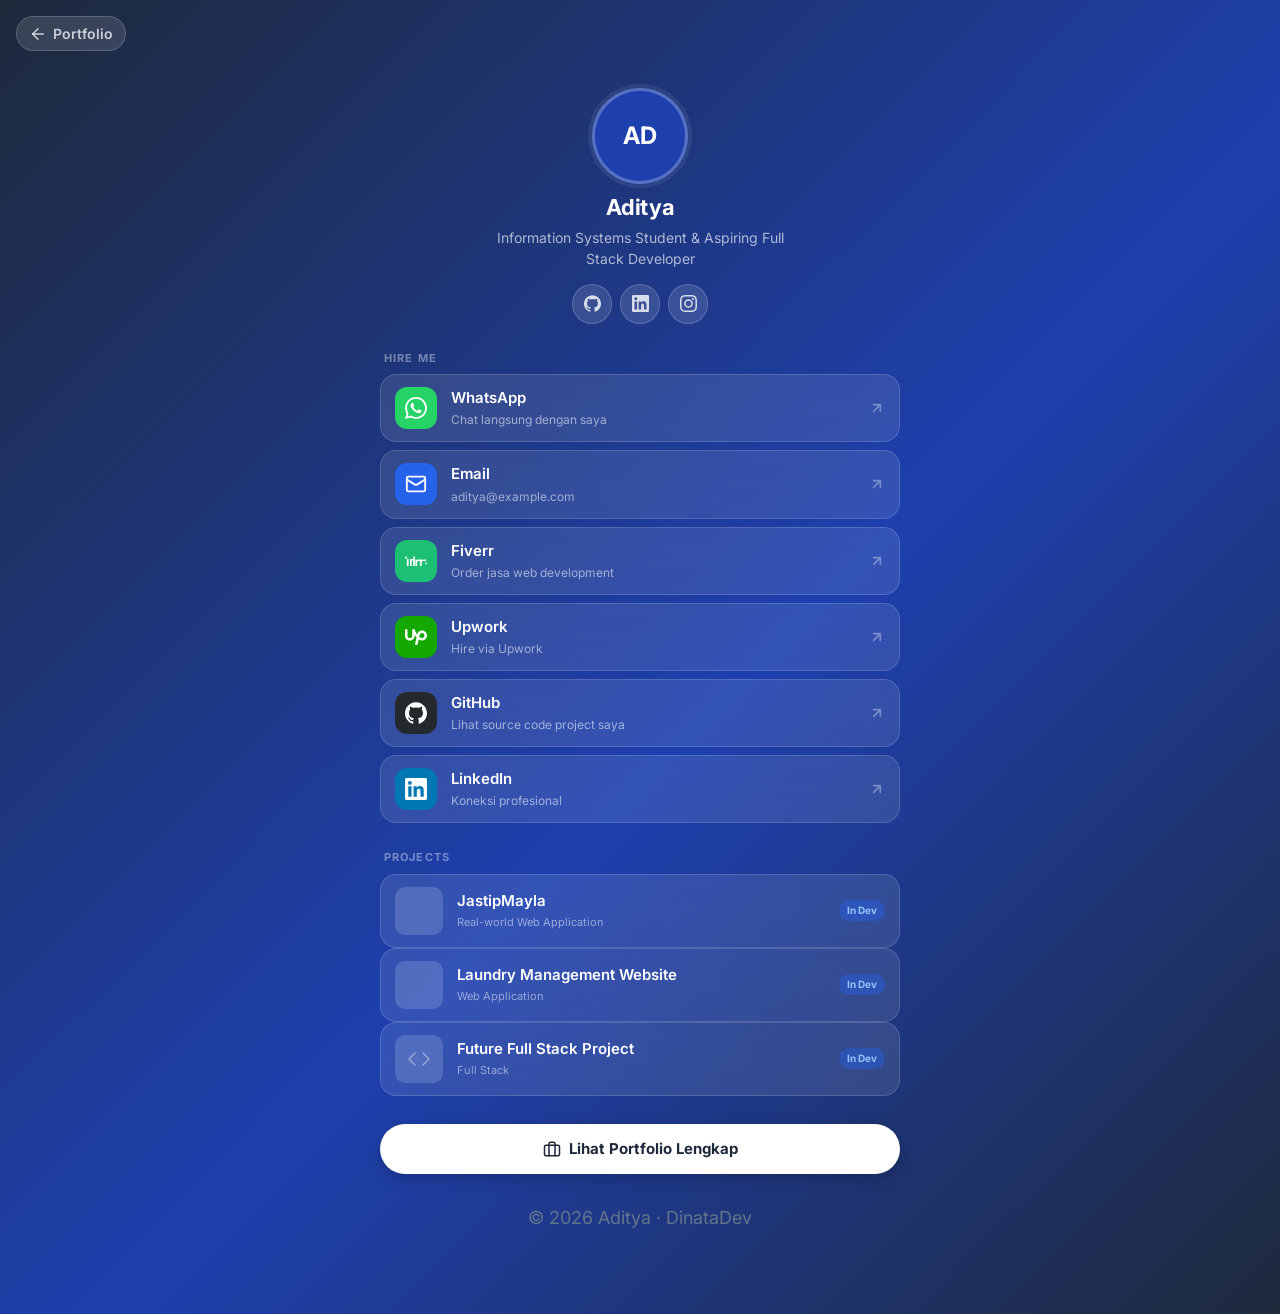
==== links.html @ 100fe940 "Initial commit — DinataDev portfolio static site - index.html: full portfolio (Hero, About, Skills, " ====
﻿<!DOCTYPE html>
<html lang="id">
<head>
  <meta charset="UTF-8" />
  <meta name="viewport" content="width=device-width, initial-scale=1.0" />
  <title>Links — Aditya | DinataDev</title>
  <meta name="description" content="Semua link penting Aditya: GitHub, LinkedIn, Upwork, Fiverr, WhatsApp, dan project portfolio." />

  <!-- Google Fonts preconnect -->
  <link rel="preconnect" href="https://fonts.googleapis.com" />
  <link rel="preconnect" href="https://fonts.gstatic.com" crossorigin />

  <link rel="stylesheet" href="css/style.css" />
  <link rel="stylesheet" href="css/links.css" />
</head>
<body class="links-page">

  <!-- Back to portfolio -->
  <a href="index.html" class="links-back" aria-label="Kembali ke portfolio">
    <svg aria-hidden="true" width="18" height="18" viewBox="0 0 24 24" fill="none"
      stroke="currentColor" stroke-width="2" stroke-linecap="round" stroke-linejoin="round">
      <line x1="19" y1="12" x2="5" y2="12"/>
      <polyline points="12 19 5 12 12 5"/>
    </svg>
    Portfolio
  </a>

  <main class="links-main">

    <!-- ── Profile ───────────────────────────────────────────────── -->
    <div class="links-profile">
      <div class="links-avatar">
        <img
          id="links-avatar-img"
          src="assets/images/profile.jpg"
          alt="Foto profil Aditya"
          onerror="this.onerror=null;this.style.display='none';this.nextElementSibling.style.display='flex';"
        />
        <div class="links-avatar-fallback" style="display:none;" aria-hidden="true">AD</div>
      </div>
      <h1 class="links-name">Aditya</h1>
      <p class="links-bio">Information Systems Student &amp; Aspiring Full Stack Developer</p>

      <!-- Social icon row -->
      <div class="links-social-row">
        <!-- GitHub -->
        <a id="lnk-github" href="#" target="_blank" rel="noopener noreferrer"
           class="links-social-icon" aria-label="GitHub" data-config-link="githubUrl">
          <svg viewBox="0 0 24 24" fill="currentColor" aria-hidden="true">
            <path d="M12 .297c-6.63 0-12 5.373-12 12 0 5.303 3.438 9.8 8.205 11.385.6.113.82-.258.82-.577 0-.285-.01-1.04-.015-2.04-3.338.724-4.042-1.61-4.042-1.61C4.422 18.07 3.633 17.7 3.633 17.7c-1.087-.744.084-.729.084-.729 1.205.084 1.838 1.236 1.838 1.236 1.07 1.835 2.809 1.305 3.495.998.108-.776.417-1.305.76-1.605-2.665-.3-5.466-1.332-5.466-5.93 0-1.31.465-2.38 1.235-3.22-.135-.303-.54-1.523.105-3.176 0 0 1.005-.322 3.3 1.23.96-.267 1.98-.399 3-.405 1.02.006 2.04.138 3 .405 2.28-1.552 3.285-1.23 3.285-1.23.645 1.653.24 2.873.12 3.176.765.84 1.23 1.91 1.23 3.22 0 4.61-2.805 5.625-5.475 5.92.42.36.81 1.096.81 2.22 0 1.606-.015 2.896-.015 3.286 0 .315.21.69.825.57C20.565 22.092 24 17.592 24 12.297c0-6.627-5.373-12-12-12"/>
          </svg>
        </a>
        <!-- LinkedIn -->
        <a id="lnk-linkedin" href="#" target="_blank" rel="noopener noreferrer"
           class="links-social-icon" aria-label="LinkedIn" data-config-link="linkedinUrl">
          <svg viewBox="0 0 24 24" fill="currentColor" aria-hidden="true">
            <path d="M20.447 20.452h-3.554v-5.569c0-1.328-.027-3.037-1.852-3.037-1.853 0-2.136 1.445-2.136 2.939v5.667H9.351V9h3.414v1.561h.046c.477-.9 1.637-1.85 3.37-1.85 3.601 0 4.267 2.37 4.267 5.455v6.286zM5.337 7.433a2.062 2.062 0 0 1-2.063-2.065 2.064 2.064 0 1 1 2.063 2.065zm1.782 13.019H3.555V9h3.564v11.452zM22.225 0H1.771C.792 0 0 .774 0 1.729v20.542C0 23.227.792 24 1.771 24h20.451C23.2 24 24 23.227 24 22.271V1.729C24 .774 23.2 0 22.222 0h.003z"/>
          </svg>
        </a>
        <!-- Instagram -->
        <a id="lnk-instagram" href="#" target="_blank" rel="noopener noreferrer"
           class="links-social-icon" aria-label="Instagram" data-config-link="instagramUrl">
          <svg viewBox="0 0 24 24" fill="currentColor" aria-hidden="true">
            <path d="M12 2.163c3.204 0 3.584.012 4.85.07 3.252.148 4.771 1.691 4.919 4.919.058 1.265.069 1.645.069 4.849 0 3.205-.012 3.584-.069 4.849-.149 3.225-1.664 4.771-4.919 4.919-1.266.058-1.644.07-4.85.07-3.204 0-3.584-.012-4.849-.07-3.26-.149-4.771-1.699-4.919-4.92-.058-1.265-.07-1.644-.07-4.849 0-3.204.013-3.583.07-4.849.149-3.227 1.664-4.771 4.919-4.919 1.266-.057 1.645-.069 4.849-.069zm0-2.163c-3.259 0-3.667.014-4.947.072-4.358.2-6.78 2.618-6.98 6.98-.059 1.281-.073 1.689-.073 4.948 0 3.259.014 3.668.072 4.948.2 4.358 2.618 6.78 6.98 6.98 1.281.058 1.689.072 4.948.072 3.259 0 3.668-.014 4.948-.072 4.354-.2 6.782-2.618 6.979-6.98.059-1.28.073-1.689.073-4.948 0-3.259-.014-3.667-.072-4.947-.196-4.354-2.617-6.78-6.979-6.98-1.281-.059-1.69-.073-4.949-.073zm0 5.838a6.162 6.162 0 1 0 0 12.324 6.162 6.162 0 0 0 0-12.324zM12 16a4 4 0 1 1 0-8 4 4 0 0 1 0 8zm6.406-11.845a1.44 1.44 0 1 0 0 2.881 1.44 1.44 0 0 0 0-2.881z"/>
          </svg>
        </a>
        <!-- TikTok -->
        <a id="lnk-tiktok" href="#" target="_blank" rel="noopener noreferrer"
           class="links-social-icon" aria-label="TikTok" data-config-link="tiktokUrl">
          <svg viewBox="0 0 24 24" fill="currentColor" aria-hidden="true">
            <path d="M12.525.02c1.31-.02 2.61-.01 3.91-.02.08 1.53.63 3.09 1.75 4.17 1.12 1.11 2.7 1.62 4.24 1.79v4.03c-1.44-.05-2.89-.35-4.2-.97-.57-.26-1.1-.59-1.62-.93-.01 2.92.01 5.84-.02 8.75-.08 1.4-.54 2.79-1.35 3.94-1.31 1.92-3.58 3.17-5.91 3.21-1.43.08-2.86-.31-4.08-1.03-2.02-1.19-3.44-3.37-3.65-5.71-.02-.5-.03-1-.01-1.49.18-1.9 1.12-3.72 2.58-4.96 1.66-1.44 3.98-2.13 6.15-1.72.02 1.48-.04 2.96-.04 4.44-.99-.32-2.15-.23-3.02.37-.63.41-1.11 1.04-1.36 1.75-.21.51-.15 1.07-.14 1.61.24 1.64 1.82 3.02 3.5 2.87 1.12-.01 2.19-.66 2.77-1.61.19-.33.4-.67.41-1.06.1-1.79.06-3.57.07-5.36.01-4.03-.01-8.05.02-12.07z"/>
          </svg>
        </a>
      </div>
    </div>

    <!-- ── Freelance & Contact Links ─────────────────────────────── -->
    <section class="links-section" aria-label="Freelance dan kontak">
      <h2 class="links-section-title">Hire Me</h2>

      <!-- WhatsApp -->
      <a id="lnk-wa" href="#" target="_blank" rel="noopener noreferrer" class="link-card link-card--wa">
        <span class="link-card-icon">
          <svg viewBox="0 0 24 24" fill="currentColor" aria-hidden="true" width="22" height="22">
            <path d="M17.472 14.382c-.297-.149-1.758-.867-2.03-.967-.273-.099-.471-.148-.67.15-.197.297-.767.966-.94 1.164-.173.199-.347.223-.644.075-.297-.15-1.255-.463-2.39-1.475-.883-.788-1.48-1.761-1.653-2.059-.173-.297-.018-.458.13-.606.134-.133.298-.347.446-.52.149-.174.198-.298.298-.497.099-.198.05-.371-.025-.52-.075-.149-.669-1.612-.916-2.207-.242-.579-.487-.5-.669-.51-.173-.008-.371-.01-.57-.01-.198 0-.52.074-.792.372-.272.297-1.04 1.016-1.04 2.479 0 1.462 1.065 2.875 1.213 3.074.149.198 2.096 3.2 5.077 4.487.709.306 1.262.489 1.694.625.712.227 1.36.195 1.871.118.571-.085 1.758-.719 2.006-1.413.248-.694.248-1.289.173-1.413-.074-.124-.272-.198-.57-.347m-5.421 7.403h-.004a9.87 9.87 0 0 1-5.031-1.378l-.361-.214-3.741.982.998-3.648-.235-.374a9.86 9.86 0 0 1-1.51-5.26c.001-5.45 4.436-9.884 9.888-9.884 2.64 0 5.122 1.03 6.988 2.898a9.825 9.825 0 0 1 2.893 6.994c-.003 5.45-4.437 9.884-9.885 9.884m8.413-18.297A11.815 11.815 0 0 0 12.05 0C5.495 0 .16 5.335.157 11.892c0 2.096.547 4.142 1.588 5.945L.057 24l6.305-1.654a11.882 11.882 0 0 0 5.683 1.448h.005c6.554 0 11.89-5.335 11.893-11.893a11.821 11.821 0 0 0-3.48-8.413z"/>
          </svg>
        </span>
        <span class="link-card-text">
          <span class="link-card-label">WhatsApp</span>
          <span class="link-card-sub">Chat langsung dengan saya</span>
        </span>
        <svg class="link-card-arrow" aria-hidden="true" width="16" height="16" viewBox="0 0 24 24" fill="none"
          stroke="currentColor" stroke-width="2.5" stroke-linecap="round" stroke-linejoin="round">
          <path d="M7 17L17 7M17 7H7M17 7v10"/>
        </svg>
      </a>

      <!-- Email -->
      <a id="lnk-email" href="#" class="link-card link-card--email">
        <span class="link-card-icon">
          <svg viewBox="0 0 24 24" fill="none" stroke="currentColor" stroke-width="2" aria-hidden="true" width="22" height="22">
            <rect width="20" height="16" x="2" y="4" rx="2"/>
            <path d="m22 7-8.97 5.7a1.94 1.94 0 0 1-2.06 0L2 7"/>
          </svg>
        </span>
        <span class="link-card-text">
          <span class="link-card-label">Email</span>
          <span class="link-card-sub" id="lnk-email-sub">Kirim email ke saya</span>
        </span>
        <svg class="link-card-arrow" aria-hidden="true" width="16" height="16" viewBox="0 0 24 24" fill="none"
          stroke="currentColor" stroke-width="2.5" stroke-linecap="round" stroke-linejoin="round">
          <path d="M7 17L17 7M17 7H7M17 7v10"/>
        </svg>
      </a>

      <!-- Fiverr -->
      <a id="lnk-fiverr" href="#" target="_blank" rel="noopener noreferrer" class="link-card link-card--fiverr">
        <span class="link-card-icon link-card-icon--fiverr">
          <svg viewBox="0 0 24 24" fill="currentColor" aria-hidden="true" width="22" height="22">
            <path d="M23.004 15.588a.995.995 0 1 0 .001-1.99.995.995 0 0 0-.001 1.99zm-.996-3.705h-1.85c-1.262 0-1.989.676-1.989 2.02v3.575h-1.906v-5.583h-1.03c-1.262 0-1.99.676-1.99 2.02v3.563H11.34v-7.02h1.906v1.04c.427-.79 1.257-1.04 2.08-1.04h3.7v1.04c.426-.79 1.257-1.04 2.079-1.04h1.903v2.425zM8.77 8.365c0-.65.525-1.18 1.176-1.18.651 0 1.176.53 1.176 1.18a1.177 1.177 0 0 1-2.353 0zm.14 9.113V11.46H7.003V9.895h3.814v7.583H8.91zm-3.43-7.583h1.905v7.583H5.48V9.895zm-3.43 0h1.906v7.583H2.05V9.895zM0 8.365c0-.65.525-1.18 1.176-1.18.651 0 1.176.53 1.176 1.18a1.177 1.177 0 0 1-2.352 0z"/>
          </svg>
        </span>
        <span class="link-card-text">
          <span class="link-card-label">Fiverr</span>
          <span class="link-card-sub">Order jasa web development</span>
        </span>
        <svg class="link-card-arrow" aria-hidden="true" width="16" height="16" viewBox="0 0 24 24" fill="none"
          stroke="currentColor" stroke-width="2.5" stroke-linecap="round" stroke-linejoin="round">
          <path d="M7 17L17 7M17 7H7M17 7v10"/>
        </svg>
      </a>

      <!-- Upwork -->
      <a id="lnk-upwork" href="#" target="_blank" rel="noopener noreferrer" class="link-card link-card--upwork">
        <span class="link-card-icon link-card-icon--upwork">
          <svg viewBox="0 0 24 24" fill="currentColor" aria-hidden="true" width="22" height="22">
            <path d="M18.561 13.158c-1.102 0-2.135-.467-3.074-1.227l.228-1.076.008-.042c.207-1.143.849-3.06 2.839-3.06 1.492 0 2.703 1.212 2.703 2.703-.001 1.489-1.212 2.702-2.704 2.702zm0-8.14c-2.539 0-4.51 1.649-5.31 4.366-1.22-1.834-2.148-4.036-2.687-5.892H7.828v7.112c-.002 1.406-1.141 2.546-2.547 2.546-1.405 0-2.543-1.14-2.545-2.546V3.492H0v7.112c0 2.914 2.37 5.303 5.281 5.303 2.913 0 5.283-2.389 5.283-5.303v-1.19c.529 1.107 1.182 2.229 1.974 3.221l-1.673 7.873h2.797l1.213-5.71c1.063.679 2.285 1.109 3.686 1.109 3 0 5.439-2.452 5.439-5.45 0-3-2.439-5.439-5.439-5.439z"/>
          </svg>
        </span>
        <span class="link-card-text">
          <span class="link-card-label">Upwork</span>
          <span class="link-card-sub">Hire via Upwork</span>
        </span>
        <svg class="link-card-arrow" aria-hidden="true" width="16" height="16" viewBox="0 0 24 24" fill="none"
          stroke="currentColor" stroke-width="2.5" stroke-linecap="round" stroke-linejoin="round">
          <path d="M7 17L17 7M17 7H7M17 7v10"/>
        </svg>
      </a>

      <!-- GitHub -->
      <a id="lnk-github2" href="#" target="_blank" rel="noopener noreferrer" class="link-card link-card--github" data-config-link="githubUrl">
        <span class="link-card-icon">
          <svg viewBox="0 0 24 24" fill="currentColor" aria-hidden="true" width="22" height="22">
            <path d="M12 .297c-6.63 0-12 5.373-12 12 0 5.303 3.438 9.8 8.205 11.385.6.113.82-.258.82-.577 0-.285-.01-1.04-.015-2.04-3.338.724-4.042-1.61-4.042-1.61C4.422 18.07 3.633 17.7 3.633 17.7c-1.087-.744.084-.729.084-.729 1.205.084 1.838 1.236 1.838 1.236 1.07 1.835 2.809 1.305 3.495.998.108-.776.417-1.305.76-1.605-2.665-.3-5.466-1.332-5.466-5.93 0-1.31.465-2.38 1.235-3.22-.135-.303-.54-1.523.105-3.176 0 0 1.005-.322 3.3 1.23.96-.267 1.98-.399 3-.405 1.02.006 2.04.138 3 .405 2.28-1.552 3.285-1.23 3.285-1.23.645 1.653.24 2.873.12 3.176.765.84 1.23 1.91 1.23 3.22 0 4.61-2.805 5.625-5.475 5.92.42.36.81 1.096.81 2.22 0 1.606-.015 2.896-.015 3.286 0 .315.21.69.825.57C20.565 22.092 24 17.592 24 12.297c0-6.627-5.373-12-12-12"/>
          </svg>
        </span>
        <span class="link-card-text">
          <span class="link-card-label">GitHub</span>
          <span class="link-card-sub">Lihat source code project saya</span>
        </span>
        <svg class="link-card-arrow" aria-hidden="true" width="16" height="16" viewBox="0 0 24 24" fill="none"
          stroke="currentColor" stroke-width="2.5" stroke-linecap="round" stroke-linejoin="round">
          <path d="M7 17L17 7M17 7H7M17 7v10"/>
        </svg>
      </a>

      <!-- LinkedIn -->
      <a id="lnk-linkedin2" href="#" target="_blank" rel="noopener noreferrer" class="link-card link-card--linkedin" data-config-link="linkedinUrl">
        <span class="link-card-icon link-card-icon--linkedin">
          <svg viewBox="0 0 24 24" fill="currentColor" aria-hidden="true" width="22" height="22">
            <path d="M20.447 20.452h-3.554v-5.569c0-1.328-.027-3.037-1.852-3.037-1.853 0-2.136 1.445-2.136 2.939v5.667H9.351V9h3.414v1.561h.046c.477-.9 1.637-1.85 3.37-1.85 3.601 0 4.267 2.37 4.267 5.455v6.286zM5.337 7.433a2.062 2.062 0 0 1-2.063-2.065 2.064 2.064 0 1 1 2.063 2.065zm1.782 13.019H3.555V9h3.564v11.452zM22.225 0H1.771C.792 0 0 .774 0 1.729v20.542C0 23.227.792 24 1.771 24h20.451C23.2 24 24 23.227 24 22.271V1.729C24 .774 23.2 0 22.222 0h.003z"/>
          </svg>
        </span>
        <span class="link-card-text">
          <span class="link-card-label">LinkedIn</span>
          <span class="link-card-sub">Koneksi profesional</span>
        </span>
        <svg class="link-card-arrow" aria-hidden="true" width="16" height="16" viewBox="0 0 24 24" fill="none"
          stroke="currentColor" stroke-width="2.5" stroke-linecap="round" stroke-linejoin="round">
          <path d="M7 17L17 7M17 7H7M17 7v10"/>
        </svg>
      </a>
    </section>

    <!-- ── Projects ──────────────────────────────────────────────── -->
    <section class="links-section" aria-label="Projects">
      <h2 class="links-section-title">Projects</h2>
      <div id="links-projects-container">
        <!-- Rendered by links.js -->
      </div>
    </section>

    <!-- ── View full portfolio CTA ───────────────────────────────── -->
    <a href="index.html" class="links-portfolio-cta">
      <svg aria-hidden="true" width="18" height="18" viewBox="0 0 24 24" fill="none"
        stroke="currentColor" stroke-width="2" stroke-linecap="round" stroke-linejoin="round">
        <rect width="20" height="14" x="2" y="7" rx="2"/>
        <path d="M16 21V5a2 2 0 0 0-2-2h-4a2 2 0 0 0-2 2v16"/>
      </svg>
      Lihat Portfolio Lengkap
    </a>

    <footer class="links-footer">
      <p>&copy; 2026 Aditya · DinataDev</p>
    </footer>

  </main>

  <script type="module" src="js/links.js"></script>
</body>
</html>
---- css/style.css ----
﻿/* ==========================================================================
   style.css — Design tokens, CSS reset, base element styles, utility classes
   DinataDev Portfolio — Vanilla HTML/CSS/JS
   NOTE: Tidak ada media queries di file ini.
   ========================================================================== */

/* 1. Google Fonts */
@import url('https://fonts.googleapis.com/css2?family=Inter:wght@400;500;600;700&display=swap');

/* 2. Design Tokens */
:root {
  --background:           #f8fafc;
  --card:                 #ffffff;
  --muted:                #f1f5f9;
  --foreground:           #0f172a;
  --card-foreground:      #1e293b;
  --muted-foreground:     #64748b;
  --secondary-foreground: #f8fafc;
  --primary:              #2563eb;
  --primary-foreground:   #ffffff;
  --accent:               #dbeafe;
  --accent-foreground:    #1e40af;
  --secondary:            #1e293b;
  --border:               #e2e8f0;
  --ring:                 #2563eb;
  --radius:               0.75rem;
}

/* 3. CSS Reset */
*, *::before, *::after {
  box-sizing: border-box;
  margin: 0;
  padding: 0;
}

/* 4. Base Element Styles */
html { scroll-behavior: smooth; overflow-x: hidden; }


body {
  background-color: #f8fafc;
  background-color: var(--background, #f8fafc);
  color: #0f172a;
  color: var(--foreground, #0f172a);
  overflow-x: hidden;
  font-family: 'Inter', system-ui, sans-serif;
  font-size: 1rem;
  line-height: 1.5;
  -webkit-font-smoothing: antialiased;
  -moz-osx-font-smoothing: grayscale;
}

h1, h2, h3, h4, h5, h6 {
  letter-spacing: -0.025em;
  font-weight: 700;
  line-height: 1.2;
  color: #0f172a;
  color: var(--foreground, #0f172a);
}

p {
  color: #64748b;
  color: var(--muted-foreground, #64748b);
  font-size: 1.125rem;
  line-height: 1.75;
}

img  { max-width: 100%; display: block; }
a    { text-decoration: none; color: inherit; }
button { cursor: pointer; border: none; background: none; font-family: inherit; }
ul, ol { list-style: none; }

/* Scroll margin — mencegah sticky header menutupi section heading */
section { scroll-margin-top: 4rem; }

/* 5. Utility Classes */
.container-wide {
  max-width: 80rem;
  margin-inline: auto;
  padding-inline: 1rem;
}

.section-padding { padding-block: 5rem; }

.sr-only {
  position: absolute;
  width: 1px;
  height: 1px;
  padding: 0;
  margin: -1px;
  overflow: hidden;
  clip: rect(0, 0, 0, 0);
  white-space: nowrap;
  border: 0;
}

/* 6. Animations */
@keyframes ping {
  0%   { transform: scale(1);   opacity: 0.75; }
  100% { transform: scale(1.5); opacity: 0; }
}

/* 7. Global responsive utilities */
@media (min-width: 640px) {
  .section-padding  { padding-block: 6rem; }
  .container-wide   { padding-inline: 1.5rem; }
}

@media (min-width: 768px) {
  .container-wide { padding-inline: 2rem; }
}

@media (min-width: 1024px) {
  .container-wide { padding-inline: 2rem; }
}
---- css/links.css ----
﻿/* ==========================================================================
   links.css — Halaman Linktree-style (links.html)
   Mobile-first, fully responsive
   ========================================================================== */

/* ── Reset & base ── */
*, *::before, *::after { box-sizing: border-box; }

.links-page {
  min-height: 100vh;
  background: linear-gradient(135deg, #1e293b 0%, #1e40af 55%, #1e293b 100%);
  display: flex;
  flex-direction: column;
  align-items: center;
  padding: 1rem 1rem 3rem;
  font-family: 'Inter', system-ui, sans-serif;
  overflow-x: hidden;   /* cegah horizontal scroll */
}

/* ── Back button ── */
.links-back {
  position: fixed;
  top: 0.75rem;
  left: 0.75rem;
  display: inline-flex;
  align-items: center;
  gap: 0.375rem;
  font-size: 0.8125rem;
  font-weight: 600;
  color: rgba(255,255,255,0.75);
  text-decoration: none;
  background: rgba(255,255,255,0.12);
  border: 1px solid rgba(255,255,255,0.18);
  border-radius: 9999px;
  padding: 0.375rem 0.75rem;
  transition: all 150ms ease;
  backdrop-filter: blur(8px);
  -webkit-backdrop-filter: blur(8px);
  z-index: 20;
  /* agar tidak terlalu besar di HP kecil */
  max-width: calc(100vw - 1.5rem);
}

.links-back:hover {
  color: #fff;
  background: rgba(255,255,255,0.22);
}

/* ── Main column — mobile default ── */
.links-main {
  width: 100%;
  max-width: 520px;
  display: flex;
  flex-direction: column;
  gap: 1.5rem;
  /* ruang untuk back button fixed */
  padding-top: 3.5rem;
}

/* ── Profile block ── */
.links-profile {
  text-align: center;
  display: flex;
  flex-direction: column;
  align-items: center;
  gap: 0.4rem;
}

.links-avatar {
  width: 80px;
  height: 80px;
  border-radius: 50%;
  overflow: hidden;
  border: 3px solid rgba(255,255,255,0.25);
  box-shadow: 0 0 0 4px rgba(255,255,255,0.07);
  margin-bottom: 0.25rem;
  background: #1e40af;
  display: flex;
  align-items: center;
  justify-content: center;
  flex-shrink: 0;
}

.links-avatar img {
  width: 100%;
  height: 100%;
  object-fit: cover;
  display: block;
}

.links-avatar-fallback {
  font-size: 1.5rem;
  font-weight: 700;
  color: #fff;
  width: 100%;
  height: 100%;
  display: flex;
  align-items: center;
  justify-content: center;
}

.links-name {
  font-size: 1.25rem;
  font-weight: 700;
  color: #fff;
  letter-spacing: -0.02em;
  margin: 0;
  line-height: 1.2;
}

.links-bio {
  font-size: 0.8125rem;
  color: rgba(255,255,255,0.65);
  line-height: 1.5;
  max-width: 280px;
  margin: 0 auto;
}

/* ── Social icon row ── */
.links-social-row {
  display: flex;
  flex-wrap: wrap;       /* wrap jika terlalu banyak icon */
  justify-content: center;
  gap: 0.5rem;
  margin-top: 0.5rem;
}

.links-social-icon {
  display: flex;
  align-items: center;
  justify-content: center;
  width: 40px;
  height: 40px;
  min-width: 40px;       /* cegah shrink */
  border-radius: 50%;
  background: rgba(255,255,255,0.12);
  border: 1px solid rgba(255,255,255,0.18);
  color: rgba(255,255,255,0.8);
  transition: all 150ms ease;
  text-decoration: none;
}

.links-social-icon:hover {
  background: rgba(255,255,255,0.22);
  color: #fff;
  transform: translateY(-2px);
}

.links-social-icon svg {
  width: 17px;
  height: 17px;
  flex-shrink: 0;
}

/* ── Section ── */
.links-section {
  display: flex;
  flex-direction: column;
  gap: 0.5rem;
}

.links-section-title {
  font-size: 0.6875rem;
  font-weight: 700;
  letter-spacing: 0.1em;
  text-transform: uppercase;
  color: rgba(255,255,255,0.4);
  margin-bottom: 0.1rem;
  padding-left: 0.25rem;
}

/* ── Link card ── */
.link-card {
  display: flex;
  align-items: center;
  gap: 0.875rem;
  background: rgba(255,255,255,0.1);
  border: 1px solid rgba(255,255,255,0.15);
  backdrop-filter: blur(12px);
  -webkit-backdrop-filter: blur(12px);
  border-radius: 1rem;
  padding: 0.75rem 0.875rem;
  text-decoration: none;
  color: #fff;
  transition: all 180ms ease;
  width: 100%;           /* full width di mobile */
  min-height: 44px;      /* touch target */
}

.link-card:hover {
  background: rgba(255,255,255,0.18);
  transform: translateY(-2px);
  box-shadow: 0 8px 20px rgba(0,0,0,0.2);
}

.link-card:active { transform: translateY(0); }

/* Icon area */
.link-card-icon {
  display: flex;
  align-items: center;
  justify-content: center;
  width: 42px;
  height: 42px;
  min-width: 42px;
  border-radius: 0.75rem;
  background: rgba(255,255,255,0.15);
  flex-shrink: 0;
  color: #fff;
}

/* Brand colors */
.link-card--wa       .link-card-icon { background: #25d366; }
.link-card--email    .link-card-icon { background: #2563eb; }
.link-card--fiverr   .link-card-icon { background: #1dbf73; }
.link-card--upwork   .link-card-icon { background: #14a800; }
.link-card--github   .link-card-icon { background: #24292e; }
.link-card--linkedin .link-card-icon { background: #0077b5; }

/* Text group */
.link-card-text {
  flex: 1;
  display: flex;
  flex-direction: column;
  gap: 0.1rem;
  min-width: 0;          /* cegah overflow teks */
}

.link-card-label {
  font-size: 0.9375rem;
  font-weight: 600;
  color: #fff;
  white-space: nowrap;
  overflow: hidden;
  text-overflow: ellipsis;
}

.link-card-sub {
  font-size: 0.7rem;
  color: rgba(255,255,255,0.55);
  white-space: nowrap;
  overflow: hidden;
  text-overflow: ellipsis;
}

/* Arrow icon */
.link-card-arrow {
  color: rgba(255,255,255,0.35);
  flex-shrink: 0;
  transition: transform 150ms ease, color 150ms ease;
}

.link-card:hover .link-card-arrow {
  color: rgba(255,255,255,0.8);
  transform: translate(2px,-2px);
}

/* ── Project cards ── */
.links-project-card {
  display: flex;
  align-items: center;
  gap: 0.875rem;
  background: rgba(255,255,255,0.1);
  border: 1px solid rgba(255,255,255,0.15);
  backdrop-filter: blur(12px);
  -webkit-backdrop-filter: blur(12px);
  border-radius: 1rem;
  padding: 0.75rem 0.875rem;
  text-decoration: none;
  color: #fff;
  transition: all 180ms ease;
  width: 100%;
  min-height: 44px;
}

.links-project-card:hover {
  background: rgba(255,255,255,0.18);
  transform: translateY(-2px);
  box-shadow: 0 8px 20px rgba(0,0,0,0.2);
}

.links-project-thumb {
  width: 48px;
  height: 48px;
  min-width: 48px;
  border-radius: 0.625rem;
  overflow: hidden;
  background: rgba(255,255,255,0.15);
  display: flex;
  align-items: center;
  justify-content: center;
  flex-shrink: 0;
}

.links-project-thumb img {
  width: 100%;
  height: 100%;
  object-fit: cover;
  display: block;
}

.links-project-info {
  flex: 1;
  min-width: 0;
}

.links-project-title {
  font-size: 0.875rem;
  font-weight: 600;
  color: #fff;
  white-space: nowrap;
  overflow: hidden;
  text-overflow: ellipsis;
}

.links-project-cat {
  font-size: 0.6875rem;
  color: rgba(255,255,255,0.5);
  margin-top: 0.1rem;
  white-space: nowrap;
  overflow: hidden;
  text-overflow: ellipsis;
}

.links-project-status {
  font-size: 0.625rem;
  font-weight: 700;
  padding: 0.2rem 0.5rem;
  border-radius: 9999px;
  background: rgba(37,99,235,0.4);
  color: #93c5fd;
  white-space: nowrap;
  flex-shrink: 0;
}

.links-project-status--live {
  background: rgba(34,197,94,0.3);
  color: #86efac;
}

/* ── Portfolio CTA button ── */
.links-portfolio-cta {
  display: flex;
  align-items: center;
  justify-content: center;
  gap: 0.5rem;
  background: #ffffff;
  color: #1e293b;
  font-size: 0.9375rem;
  font-weight: 700;
  border-radius: 9999px;
  padding: 0.875rem 1.5rem;
  text-decoration: none;
  transition: all 150ms ease;
  box-shadow: 0 4px 15px rgba(0,0,0,0.2);
  width: 100%;
  text-align: center;
}

.links-portfolio-cta:hover {
  background: #f1f5f9;
  transform: translateY(-2px);
  box-shadow: 0 8px 20px rgba(0,0,0,0.25);
}

/* ── Footer ── */
.links-footer {
  text-align: center;
  font-size: 0.75rem;
  color: rgba(255,255,255,0.3);
  padding-bottom: 1rem;
}

/* =========================================================================
   Responsive — Tablet ke atas (≥ 480px)
   ========================================================================= */
@media (min-width: 480px) {
  .links-page { padding: 1.25rem 1.5rem 3rem; }

  .links-avatar { width: 88px; height: 88px; }
  .links-name   { font-size: 1.375rem; }
  .links-bio    { font-size: 0.875rem; max-width: 320px; }

  .link-card-sub { font-size: 0.75rem; }
  .links-project-title { font-size: 0.9375rem; }

  .links-portfolio-cta { width: auto; padding: 0.875rem 2.5rem; }
}

/* =========================================================================
   Responsive — Desktop (≥ 640px)
   ========================================================================= */
@media (min-width: 640px) {
  .links-page { padding: 1.5rem 2rem 4rem; }

  .links-main {
    padding-top: 4rem;
    gap: 1.75rem;
  }

  .links-back { top: 1rem; left: 1rem; font-size: 0.875rem; }
  .links-avatar { width: 96px; height: 96px; }
}
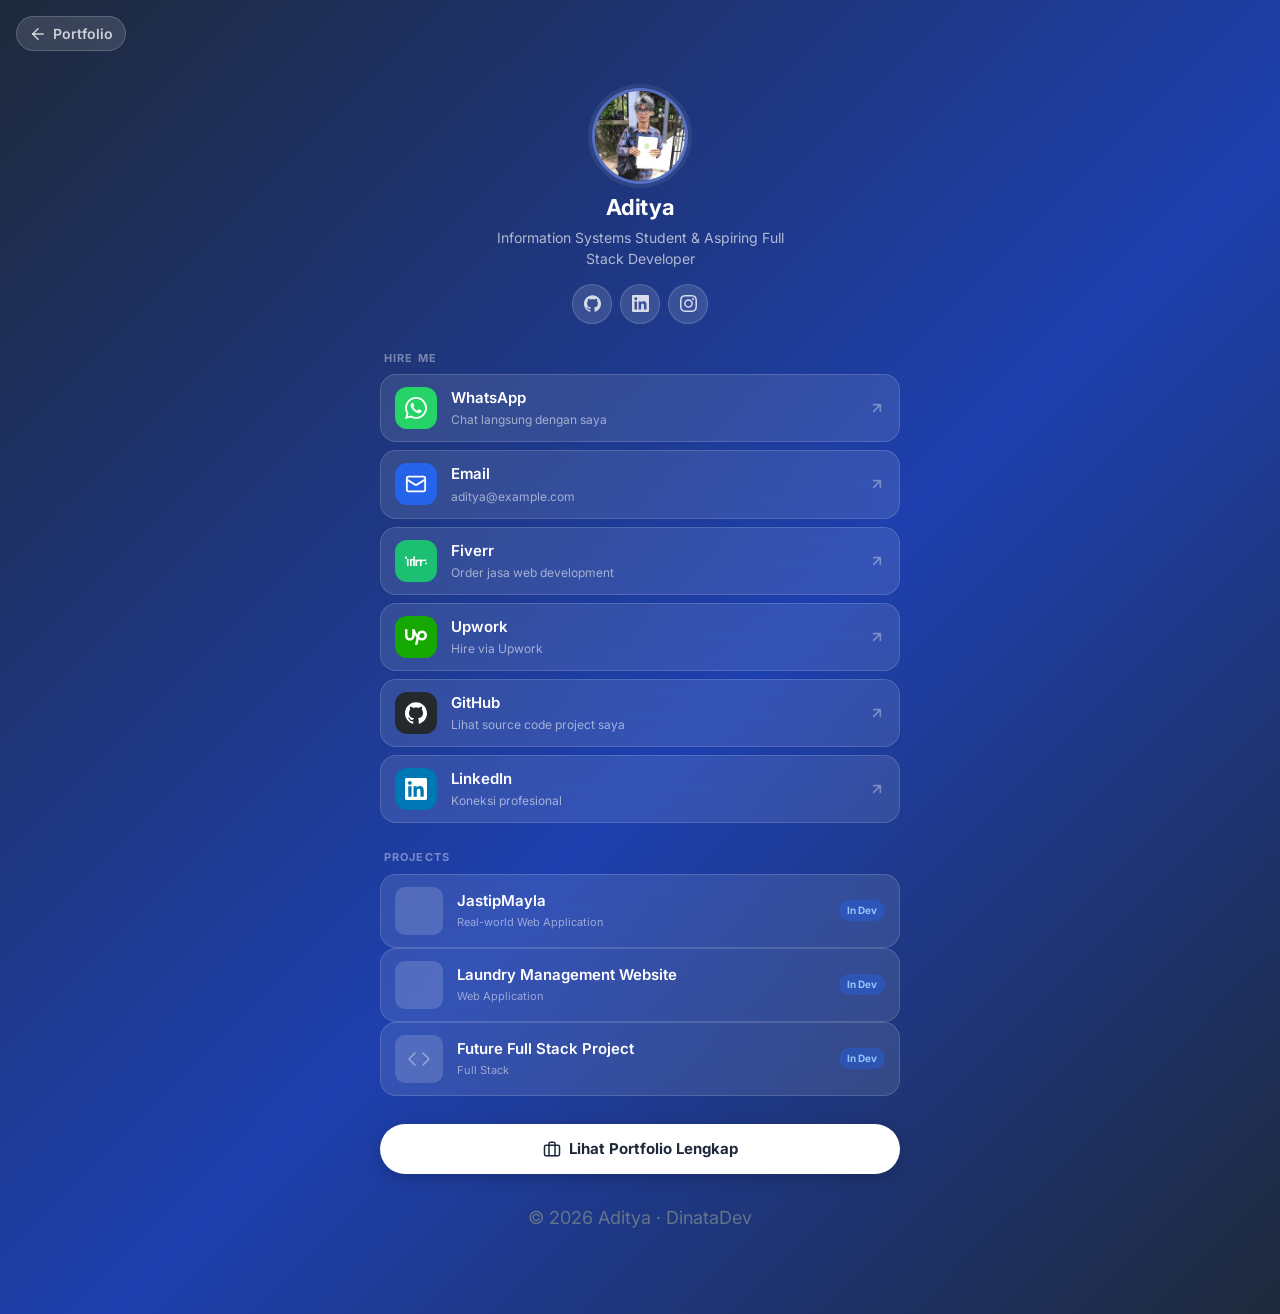
==== commit 6bfbae9c: "Add profile photo and update image paths" ====
--- a/links.html
+++ b/links.html
@@ -32,7 +32,7 @@
       <div class="links-avatar">
         <img
           id="links-avatar-img"
-          src="assets/images/profile.jpg"
+          src="assets/images/adit.jpeg"
           alt="Foto profil Aditya"
           onerror="this.onerror=null;this.style.display='none';this.nextElementSibling.style.display='flex';"
         />
